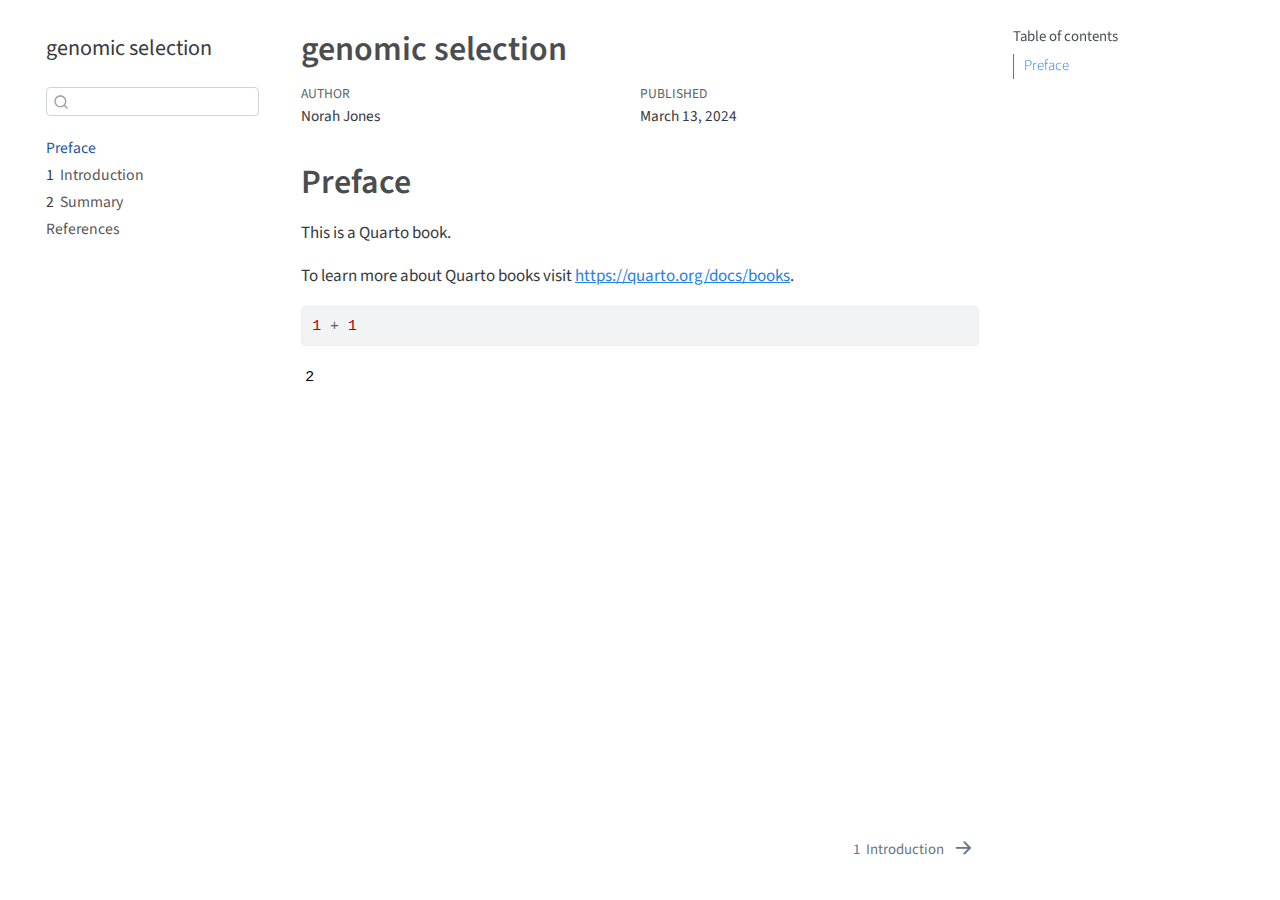
==== _book/index.html @ b627f702 "add a workflow" ====
<!DOCTYPE html>
<html xmlns="http://www.w3.org/1999/xhtml" lang="en" xml:lang="en"><head>

<meta charset="utf-8">
<meta name="generator" content="quarto-1.3.450">

<meta name="viewport" content="width=device-width, initial-scale=1.0, user-scalable=yes">

<meta name="author" content="Norah Jones">
<meta name="dcterms.date" content="2024-03-13">

<title>genomic selection</title>
<style>
code{white-space: pre-wrap;}
span.smallcaps{font-variant: small-caps;}
div.columns{display: flex; gap: min(4vw, 1.5em);}
div.column{flex: auto; overflow-x: auto;}
div.hanging-indent{margin-left: 1.5em; text-indent: -1.5em;}
ul.task-list{list-style: none;}
ul.task-list li input[type="checkbox"] {
  width: 0.8em;
  margin: 0 0.8em 0.2em -1em; /* quarto-specific, see https://github.com/quarto-dev/quarto-cli/issues/4556 */ 
  vertical-align: middle;
}
/* CSS for syntax highlighting */
pre > code.sourceCode { white-space: pre; position: relative; }
pre > code.sourceCode > span { display: inline-block; line-height: 1.25; }
pre > code.sourceCode > span:empty { height: 1.2em; }
.sourceCode { overflow: visible; }
code.sourceCode > span { color: inherit; text-decoration: inherit; }
div.sourceCode { margin: 1em 0; }
pre.sourceCode { margin: 0; }
@media screen {
div.sourceCode { overflow: auto; }
}
@media print {
pre > code.sourceCode { white-space: pre-wrap; }
pre > code.sourceCode > span { text-indent: -5em; padding-left: 5em; }
}
pre.numberSource code
  { counter-reset: source-line 0; }
pre.numberSource code > span
  { position: relative; left: -4em; counter-increment: source-line; }
pre.numberSource code > span > a:first-child::before
  { content: counter(source-line);
    position: relative; left: -1em; text-align: right; vertical-align: baseline;
    border: none; display: inline-block;
    -webkit-touch-callout: none; -webkit-user-select: none;
    -khtml-user-select: none; -moz-user-select: none;
    -ms-user-select: none; user-select: none;
    padding: 0 4px; width: 4em;
  }
pre.numberSource { margin-left: 3em;  padding-left: 4px; }
div.sourceCode
  {   }
@media screen {
pre > code.sourceCode > span > a:first-child::before { text-decoration: underline; }
}
</style>


<script src="site_libs/quarto-nav/quarto-nav.js"></script>
<script src="site_libs/quarto-nav/headroom.min.js"></script>
<script src="site_libs/clipboard/clipboard.min.js"></script>
<script src="site_libs/quarto-search/autocomplete.umd.js"></script>
<script src="site_libs/quarto-search/fuse.min.js"></script>
<script src="site_libs/quarto-search/quarto-search.js"></script>
<meta name="quarto:offset" content="./">
<link href="./intro.html" rel="next">
<script src="site_libs/quarto-html/quarto.js"></script>
<script src="site_libs/quarto-html/popper.min.js"></script>
<script src="site_libs/quarto-html/tippy.umd.min.js"></script>
<script src="site_libs/quarto-html/anchor.min.js"></script>
<link href="site_libs/quarto-html/tippy.css" rel="stylesheet">
<link href="site_libs/quarto-html/quarto-syntax-highlighting.css" rel="stylesheet" id="quarto-text-highlighting-styles">
<script src="site_libs/bootstrap/bootstrap.min.js"></script>
<link href="site_libs/bootstrap/bootstrap-icons.css" rel="stylesheet">
<link href="site_libs/bootstrap/bootstrap.min.css" rel="stylesheet" id="quarto-bootstrap" data-mode="light">
<script id="quarto-search-options" type="application/json">{
  "location": "sidebar",
  "copy-button": false,
  "collapse-after": 3,
  "panel-placement": "start",
  "type": "textbox",
  "limit": 20,
  "language": {
    "search-no-results-text": "No results",
    "search-matching-documents-text": "matching documents",
    "search-copy-link-title": "Copy link to search",
    "search-hide-matches-text": "Hide additional matches",
    "search-more-match-text": "more match in this document",
    "search-more-matches-text": "more matches in this document",
    "search-clear-button-title": "Clear",
    "search-detached-cancel-button-title": "Cancel",
    "search-submit-button-title": "Submit",
    "search-label": "Search"
  }
}</script>


</head>

<body class="nav-sidebar floating">

<div id="quarto-search-results"></div>
  <header id="quarto-header" class="headroom fixed-top">
  <nav class="quarto-secondary-nav">
    <div class="container-fluid d-flex">
      <button type="button" class="quarto-btn-toggle btn" data-bs-toggle="collapse" data-bs-target="#quarto-sidebar,#quarto-sidebar-glass" aria-controls="quarto-sidebar" aria-expanded="false" aria-label="Toggle sidebar navigation" onclick="if (window.quartoToggleHeadroom) { window.quartoToggleHeadroom(); }">
        <i class="bi bi-layout-text-sidebar-reverse"></i>
      </button>
      <nav class="quarto-page-breadcrumbs" aria-label="breadcrumb"><ol class="breadcrumb"><li class="breadcrumb-item"><a href="./index.html">Preface</a></li></ol></nav>
      <a class="flex-grow-1" role="button" data-bs-toggle="collapse" data-bs-target="#quarto-sidebar,#quarto-sidebar-glass" aria-controls="quarto-sidebar" aria-expanded="false" aria-label="Toggle sidebar navigation" onclick="if (window.quartoToggleHeadroom) { window.quartoToggleHeadroom(); }">      
      </a>
      <button type="button" class="btn quarto-search-button" aria-label="" onclick="window.quartoOpenSearch();">
        <i class="bi bi-search"></i>
      </button>
    </div>
  </nav>
</header>
<!-- content -->
<div id="quarto-content" class="quarto-container page-columns page-rows-contents page-layout-article">
<!-- sidebar -->
  <nav id="quarto-sidebar" class="sidebar collapse collapse-horizontal sidebar-navigation floating overflow-auto">
    <div class="pt-lg-2 mt-2 text-left sidebar-header">
    <div class="sidebar-title mb-0 py-0">
      <a href="./">genomic selection</a> 
    </div>
      </div>
        <div class="mt-2 flex-shrink-0 align-items-center">
        <div class="sidebar-search">
        <div id="quarto-search" class="" title="Search"></div>
        </div>
        </div>
    <div class="sidebar-menu-container"> 
    <ul class="list-unstyled mt-1">
        <li class="sidebar-item">
  <div class="sidebar-item-container"> 
  <a href="./index.html" class="sidebar-item-text sidebar-link active">
 <span class="menu-text">Preface</span></a>
  </div>
</li>
        <li class="sidebar-item">
  <div class="sidebar-item-container"> 
  <a href="./intro.html" class="sidebar-item-text sidebar-link">
 <span class="menu-text"><span class="chapter-number">1</span>&nbsp; <span class="chapter-title">Introduction</span></span></a>
  </div>
</li>
        <li class="sidebar-item">
  <div class="sidebar-item-container"> 
  <a href="./summary.html" class="sidebar-item-text sidebar-link">
 <span class="menu-text"><span class="chapter-number">2</span>&nbsp; <span class="chapter-title">Summary</span></span></a>
  </div>
</li>
        <li class="sidebar-item">
  <div class="sidebar-item-container"> 
  <a href="./references.html" class="sidebar-item-text sidebar-link">
 <span class="menu-text">References</span></a>
  </div>
</li>
    </ul>
    </div>
</nav>
<div id="quarto-sidebar-glass" data-bs-toggle="collapse" data-bs-target="#quarto-sidebar,#quarto-sidebar-glass"></div>
<!-- margin-sidebar -->
    <div id="quarto-margin-sidebar" class="sidebar margin-sidebar">
        <nav id="TOC" role="doc-toc" class="toc-active">
    <h2 id="toc-title">Table of contents</h2>
   
  <ul>
  <li><a href="#preface" id="toc-preface" class="nav-link active" data-scroll-target="#preface">Preface</a></li>
  </ul>
</nav>
    </div>
<!-- main -->
<main class="content" id="quarto-document-content">

<header id="title-block-header" class="quarto-title-block default">
<div class="quarto-title">
<h1 class="title">genomic selection</h1>
</div>



<div class="quarto-title-meta">

    <div>
    <div class="quarto-title-meta-heading">Author</div>
    <div class="quarto-title-meta-contents">
             <p>Norah Jones </p>
          </div>
  </div>
    
    <div>
    <div class="quarto-title-meta-heading">Published</div>
    <div class="quarto-title-meta-contents">
      <p class="date">March 13, 2024</p>
    </div>
  </div>
  
    
  </div>
  

</header>

<section id="preface" class="level1 unnumbered">
<h1 class="unnumbered">Preface</h1>
<p>This is a Quarto book.</p>
<p>To learn more about Quarto books visit <a href="https://quarto.org/docs/books" class="uri">https://quarto.org/docs/books</a>.</p>
<div class="cell" data-execution_count="1">
<div class="sourceCode cell-code" id="cb1"><pre class="sourceCode python code-with-copy"><code class="sourceCode python"><span id="cb1-1"><a href="#cb1-1" aria-hidden="true" tabindex="-1"></a><span class="dv">1</span> <span class="op">+</span> <span class="dv">1</span></span></code><button title="Copy to Clipboard" class="code-copy-button"><i class="bi"></i></button></pre></div>
<div class="cell-output cell-output-display" data-execution_count="1">
<pre><code>2</code></pre>
</div>
</div>


</section>

</main> <!-- /main -->
<script id="quarto-html-after-body" type="application/javascript">
window.document.addEventListener("DOMContentLoaded", function (event) {
  const toggleBodyColorMode = (bsSheetEl) => {
    const mode = bsSheetEl.getAttribute("data-mode");
    const bodyEl = window.document.querySelector("body");
    if (mode === "dark") {
      bodyEl.classList.add("quarto-dark");
      bodyEl.classList.remove("quarto-light");
    } else {
      bodyEl.classList.add("quarto-light");
      bodyEl.classList.remove("quarto-dark");
    }
  }
  const toggleBodyColorPrimary = () => {
    const bsSheetEl = window.document.querySelector("link#quarto-bootstrap");
    if (bsSheetEl) {
      toggleBodyColorMode(bsSheetEl);
    }
  }
  toggleBodyColorPrimary();  
  const icon = "";
  const anchorJS = new window.AnchorJS();
  anchorJS.options = {
    placement: 'right',
    icon: icon
  };
  anchorJS.add('.anchored');
  const isCodeAnnotation = (el) => {
    for (const clz of el.classList) {
      if (clz.startsWith('code-annotation-')) {                     
        return true;
      }
    }
    return false;
  }
  const clipboard = new window.ClipboardJS('.code-copy-button', {
    text: function(trigger) {
      const codeEl = trigger.previousElementSibling.cloneNode(true);
      for (const childEl of codeEl.children) {
        if (isCodeAnnotation(childEl)) {
          childEl.remove();
        }
      }
      return codeEl.innerText;
    }
  });
  clipboard.on('success', function(e) {
    // button target
    const button = e.trigger;
    // don't keep focus
    button.blur();
    // flash "checked"
    button.classList.add('code-copy-button-checked');
    var currentTitle = button.getAttribute("title");
    button.setAttribute("title", "Copied!");
    let tooltip;
    if (window.bootstrap) {
      button.setAttribute("data-bs-toggle", "tooltip");
      button.setAttribute("data-bs-placement", "left");
      button.setAttribute("data-bs-title", "Copied!");
      tooltip = new bootstrap.Tooltip(button, 
        { trigger: "manual", 
          customClass: "code-copy-button-tooltip",
          offset: [0, -8]});
      tooltip.show();    
    }
    setTimeout(function() {
      if (tooltip) {
        tooltip.hide();
        button.removeAttribute("data-bs-title");
        button.removeAttribute("data-bs-toggle");
        button.removeAttribute("data-bs-placement");
      }
      button.setAttribute("title", currentTitle);
      button.classList.remove('code-copy-button-checked');
    }, 1000);
    // clear code selection
    e.clearSelection();
  });
  function tippyHover(el, contentFn) {
    const config = {
      allowHTML: true,
      content: contentFn,
      maxWidth: 500,
      delay: 100,
      arrow: false,
      appendTo: function(el) {
          return el.parentElement;
      },
      interactive: true,
      interactiveBorder: 10,
      theme: 'quarto',
      placement: 'bottom-start'
    };
    window.tippy(el, config); 
  }
  const noterefs = window.document.querySelectorAll('a[role="doc-noteref"]');
  for (var i=0; i<noterefs.length; i++) {
    const ref = noterefs[i];
    tippyHover(ref, function() {
      // use id or data attribute instead here
      let href = ref.getAttribute('data-footnote-href') || ref.getAttribute('href');
      try { href = new URL(href).hash; } catch {}
      const id = href.replace(/^#\/?/, "");
      const note = window.document.getElementById(id);
      return note.innerHTML;
    });
  }
      let selectedAnnoteEl;
      const selectorForAnnotation = ( cell, annotation) => {
        let cellAttr = 'data-code-cell="' + cell + '"';
        let lineAttr = 'data-code-annotation="' +  annotation + '"';
        const selector = 'span[' + cellAttr + '][' + lineAttr + ']';
        return selector;
      }
      const selectCodeLines = (annoteEl) => {
        const doc = window.document;
        const targetCell = annoteEl.getAttribute("data-target-cell");
        const targetAnnotation = annoteEl.getAttribute("data-target-annotation");
        const annoteSpan = window.document.querySelector(selectorForAnnotation(targetCell, targetAnnotation));
        const lines = annoteSpan.getAttribute("data-code-lines").split(",");
        const lineIds = lines.map((line) => {
          return targetCell + "-" + line;
        })
        let top = null;
        let height = null;
        let parent = null;
        if (lineIds.length > 0) {
            //compute the position of the single el (top and bottom and make a div)
            const el = window.document.getElementById(lineIds[0]);
            top = el.offsetTop;
            height = el.offsetHeight;
            parent = el.parentElement.parentElement;
          if (lineIds.length > 1) {
            const lastEl = window.document.getElementById(lineIds[lineIds.length - 1]);
            const bottom = lastEl.offsetTop + lastEl.offsetHeight;
            height = bottom - top;
          }
          if (top !== null && height !== null && parent !== null) {
            // cook up a div (if necessary) and position it 
            let div = window.document.getElementById("code-annotation-line-highlight");
            if (div === null) {
              div = window.document.createElement("div");
              div.setAttribute("id", "code-annotation-line-highlight");
              div.style.position = 'absolute';
              parent.appendChild(div);
            }
            div.style.top = top - 2 + "px";
            div.style.height = height + 4 + "px";
            let gutterDiv = window.document.getElementById("code-annotation-line-highlight-gutter");
            if (gutterDiv === null) {
              gutterDiv = window.document.createElement("div");
              gutterDiv.setAttribute("id", "code-annotation-line-highlight-gutter");
              gutterDiv.style.position = 'absolute';
              const codeCell = window.document.getElementById(targetCell);
              const gutter = codeCell.querySelector('.code-annotation-gutter');
              gutter.appendChild(gutterDiv);
            }
            gutterDiv.style.top = top - 2 + "px";
            gutterDiv.style.height = height + 4 + "px";
          }
          selectedAnnoteEl = annoteEl;
        }
      };
      const unselectCodeLines = () => {
        const elementsIds = ["code-annotation-line-highlight", "code-annotation-line-highlight-gutter"];
        elementsIds.forEach((elId) => {
          const div = window.document.getElementById(elId);
          if (div) {
            div.remove();
          }
        });
        selectedAnnoteEl = undefined;
      };
      // Attach click handler to the DT
      const annoteDls = window.document.querySelectorAll('dt[data-target-cell]');
      for (const annoteDlNode of annoteDls) {
        annoteDlNode.addEventListener('click', (event) => {
          const clickedEl = event.target;
          if (clickedEl !== selectedAnnoteEl) {
            unselectCodeLines();
            const activeEl = window.document.querySelector('dt[data-target-cell].code-annotation-active');
            if (activeEl) {
              activeEl.classList.remove('code-annotation-active');
            }
            selectCodeLines(clickedEl);
            clickedEl.classList.add('code-annotation-active');
          } else {
            // Unselect the line
            unselectCodeLines();
            clickedEl.classList.remove('code-annotation-active');
          }
        });
      }
  const findCites = (el) => {
    const parentEl = el.parentElement;
    if (parentEl) {
      const cites = parentEl.dataset.cites;
      if (cites) {
        return {
          el,
          cites: cites.split(' ')
        };
      } else {
        return findCites(el.parentElement)
      }
    } else {
      return undefined;
    }
  };
  var bibliorefs = window.document.querySelectorAll('a[role="doc-biblioref"]');
  for (var i=0; i<bibliorefs.length; i++) {
    const ref = bibliorefs[i];
    const citeInfo = findCites(ref);
    if (citeInfo) {
      tippyHover(citeInfo.el, function() {
        var popup = window.document.createElement('div');
        citeInfo.cites.forEach(function(cite) {
          var citeDiv = window.document.createElement('div');
          citeDiv.classList.add('hanging-indent');
          citeDiv.classList.add('csl-entry');
          var biblioDiv = window.document.getElementById('ref-' + cite);
          if (biblioDiv) {
            citeDiv.innerHTML = biblioDiv.innerHTML;
          }
          popup.appendChild(citeDiv);
        });
        return popup.innerHTML;
      });
    }
  }
});
</script>
<nav class="page-navigation">
  <div class="nav-page nav-page-previous">
  </div>
  <div class="nav-page nav-page-next">
      <a href="./intro.html" class="pagination-link">
        <span class="nav-page-text"><span class="chapter-number">1</span>&nbsp; <span class="chapter-title">Introduction</span></span> <i class="bi bi-arrow-right-short"></i>
      </a>
  </div>
</nav>
</div> <!-- /content -->



</body></html>
---- _book/site_libs/quarto-html/tippy.css ----
.tippy-box[data-animation=fade][data-state=hidden]{opacity:0}[data-tippy-root]{max-width:calc(100vw - 10px)}.tippy-box{position:relative;background-color:#333;color:#fff;border-radius:4px;font-size:14px;line-height:1.4;white-space:normal;outline:0;transition-property:transform,visibility,opacity}.tippy-box[data-placement^=top]>.tippy-arrow{bottom:0}.tippy-box[data-placement^=top]>.tippy-arrow:before{bottom:-7px;left:0;border-width:8px 8px 0;border-top-color:initial;transform-origin:center top}.tippy-box[data-placement^=bottom]>.tippy-arrow{top:0}.tippy-box[data-placement^=bottom]>.tippy-arrow:before{top:-7px;left:0;border-width:0 8px 8px;border-bottom-color:initial;transform-origin:center bottom}.tippy-box[data-placement^=left]>.tippy-arrow{right:0}.tippy-box[data-placement^=left]>.tippy-arrow:before{border-width:8px 0 8px 8px;border-left-color:initial;right:-7px;transform-origin:center left}.tippy-box[data-placement^=right]>.tippy-arrow{left:0}.tippy-box[data-placement^=right]>.tippy-arrow:before{left:-7px;border-width:8px 8px 8px 0;border-right-color:initial;transform-origin:center right}.tippy-box[data-inertia][data-state=visible]{transition-timing-function:cubic-bezier(.54,1.5,.38,1.11)}.tippy-arrow{width:16px;height:16px;color:#333}.tippy-arrow:before{content:"";position:absolute;border-color:transparent;border-style:solid}.tippy-content{position:relative;padding:5px 9px;z-index:1}
---- _book/site_libs/quarto-html/quarto-syntax-highlighting.css ----
/* quarto syntax highlight colors */
:root {
  --quarto-hl-ot-color: #003B4F;
  --quarto-hl-at-color: #657422;
  --quarto-hl-ss-color: #20794D;
  --quarto-hl-an-color: #5E5E5E;
  --quarto-hl-fu-color: #4758AB;
  --quarto-hl-st-color: #20794D;
  --quarto-hl-cf-color: #003B4F;
  --quarto-hl-op-color: #5E5E5E;
  --quarto-hl-er-color: #AD0000;
  --quarto-hl-bn-color: #AD0000;
  --quarto-hl-al-color: #AD0000;
  --quarto-hl-va-color: #111111;
  --quarto-hl-bu-color: inherit;
  --quarto-hl-ex-color: inherit;
  --quarto-hl-pp-color: #AD0000;
  --quarto-hl-in-color: #5E5E5E;
  --quarto-hl-vs-color: #20794D;
  --quarto-hl-wa-color: #5E5E5E;
  --quarto-hl-do-color: #5E5E5E;
  --quarto-hl-im-color: #00769E;
  --quarto-hl-ch-color: #20794D;
  --quarto-hl-dt-color: #AD0000;
  --quarto-hl-fl-color: #AD0000;
  --quarto-hl-co-color: #5E5E5E;
  --quarto-hl-cv-color: #5E5E5E;
  --quarto-hl-cn-color: #8f5902;
  --quarto-hl-sc-color: #5E5E5E;
  --quarto-hl-dv-color: #AD0000;
  --quarto-hl-kw-color: #003B4F;
}

/* other quarto variables */
:root {
  --quarto-font-monospace: SFMono-Regular, Menlo, Monaco, Consolas, "Liberation Mono", "Courier New", monospace;
}

pre > code.sourceCode > span {
  color: #003B4F;
}

code span {
  color: #003B4F;
}

code.sourceCode > span {
  color: #003B4F;
}

div.sourceCode,
div.sourceCode pre.sourceCode {
  color: #003B4F;
}

code span.ot {
  color: #003B4F;
  font-style: inherit;
}

code span.at {
  color: #657422;
  font-style: inherit;
}

code span.ss {
  color: #20794D;
  font-style: inherit;
}

code span.an {
  color: #5E5E5E;
  font-style: inherit;
}

code span.fu {
  color: #4758AB;
  font-style: inherit;
}

code span.st {
  color: #20794D;
  font-style: inherit;
}

code span.cf {
  color: #003B4F;
  font-style: inherit;
}

code span.op {
  color: #5E5E5E;
  font-style: inherit;
}

code span.er {
  color: #AD0000;
  font-style: inherit;
}

code span.bn {
  color: #AD0000;
  font-style: inherit;
}

code span.al {
  color: #AD0000;
  font-style: inherit;
}

code span.va {
  color: #111111;
  font-style: inherit;
}

code span.bu {
  font-style: inherit;
}

code span.ex {
  font-style: inherit;
}

code span.pp {
  color: #AD0000;
  font-style: inherit;
}

code span.in {
  color: #5E5E5E;
  font-style: inherit;
}

code span.vs {
  color: #20794D;
  font-style: inherit;
}

code span.wa {
  color: #5E5E5E;
  font-style: italic;
}

code span.do {
  color: #5E5E5E;
  font-style: italic;
}

code span.im {
  color: #00769E;
  font-style: inherit;
}

code span.ch {
  color: #20794D;
  font-style: inherit;
}

code span.dt {
  color: #AD0000;
  font-style: inherit;
}

code span.fl {
  color: #AD0000;
  font-style: inherit;
}

code span.co {
  color: #5E5E5E;
  font-style: inherit;
}

code span.cv {
  color: #5E5E5E;
  font-style: italic;
}

code span.cn {
  color: #8f5902;
  font-style: inherit;
}

code span.sc {
  color: #5E5E5E;
  font-style: inherit;
}

code span.dv {
  color: #AD0000;
  font-style: inherit;
}

code span.kw {
  color: #003B4F;
  font-style: inherit;
}

.prevent-inlining {
  content: "</";
}

/*# sourceMappingURL=debc5d5d77c3f9108843748ff7464032.css.map */
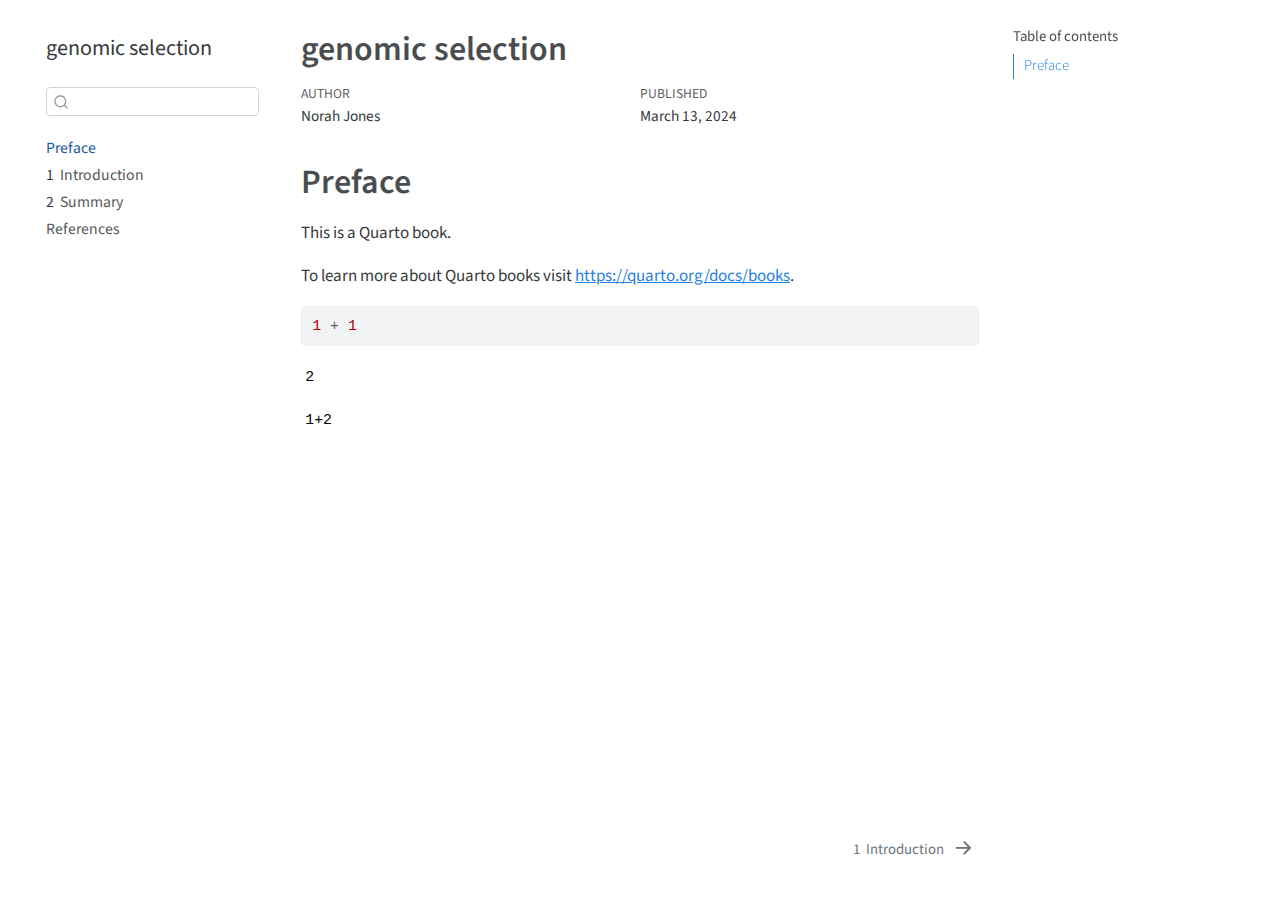
==== commit 546c4ba3: ":art: create a new book" ====
--- a/_book/index.html
+++ b/_book/index.html
@@ -214,6 +214,7 @@
 <pre><code>2</code></pre>
 </div>
 </div>
+<pre class="{r}"><code>1+2</code></pre>
 
 
 </section>
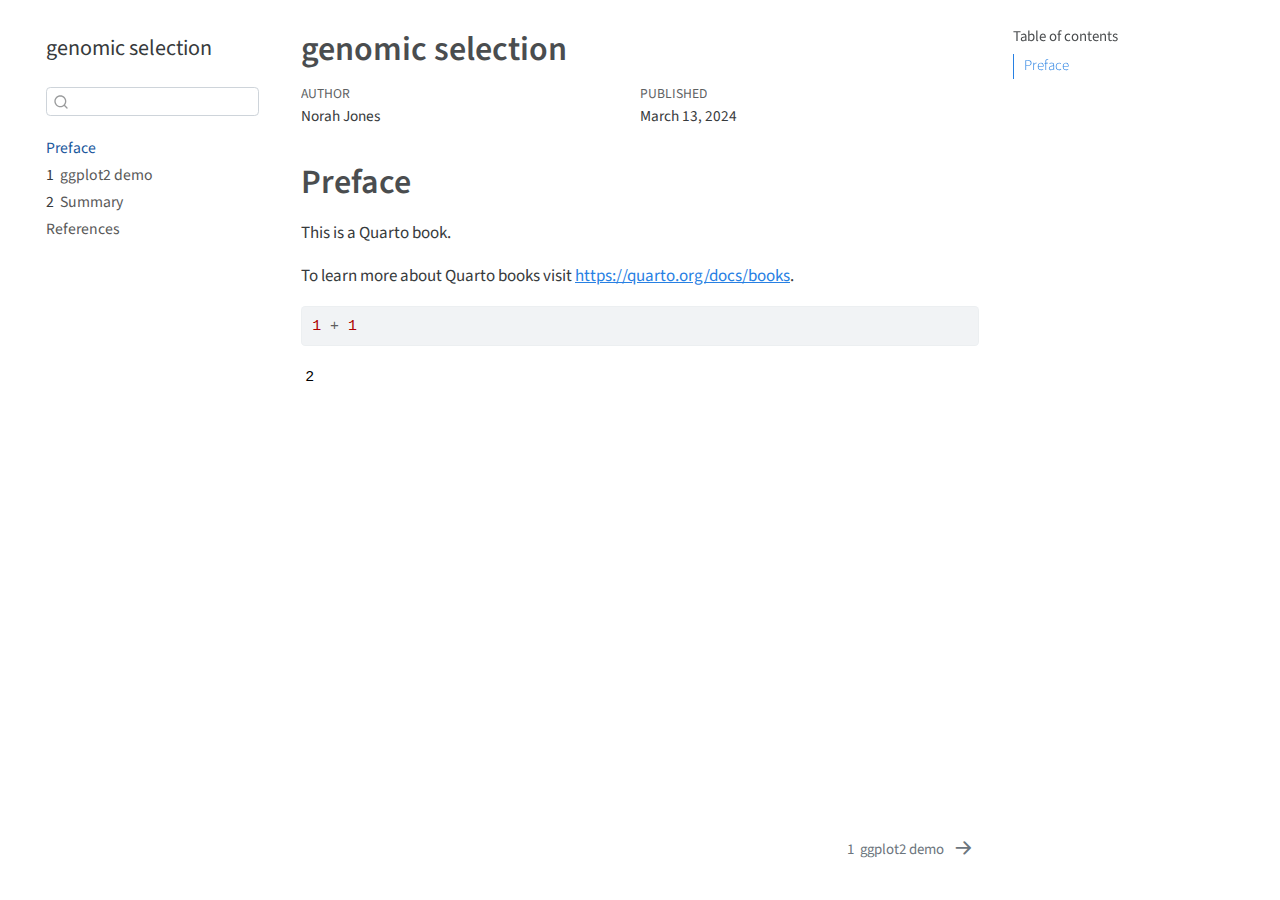
==== commit c8dd293e: ":art: create a new book" ====
--- a/_book/index.html
+++ b/_book/index.html
@@ -143,7 +143,7 @@
         <li class="sidebar-item">
   <div class="sidebar-item-container"> 
   <a href="./intro.html" class="sidebar-item-text sidebar-link">
- <span class="menu-text"><span class="chapter-number">1</span>&nbsp; <span class="chapter-title">Introduction</span></span></a>
+ <span class="menu-text"><span class="chapter-number">1</span>&nbsp; <span class="chapter-title">ggplot2 demo</span></span></a>
   </div>
 </li>
         <li class="sidebar-item">
@@ -214,7 +214,6 @@
 <pre><code>2</code></pre>
 </div>
 </div>
-<pre class="{r}"><code>1+2</code></pre>
 
 
 </section>
@@ -458,7 +457,7 @@
   </div>
   <div class="nav-page nav-page-next">
       <a href="./intro.html" class="pagination-link">
-        <span class="nav-page-text"><span class="chapter-number">1</span>&nbsp; <span class="chapter-title">Introduction</span></span> <i class="bi bi-arrow-right-short"></i>
+        <span class="nav-page-text"><span class="chapter-number">1</span>&nbsp; <span class="chapter-title">ggplot2 demo</span></span> <i class="bi bi-arrow-right-short"></i>
       </a>
   </div>
 </nav>
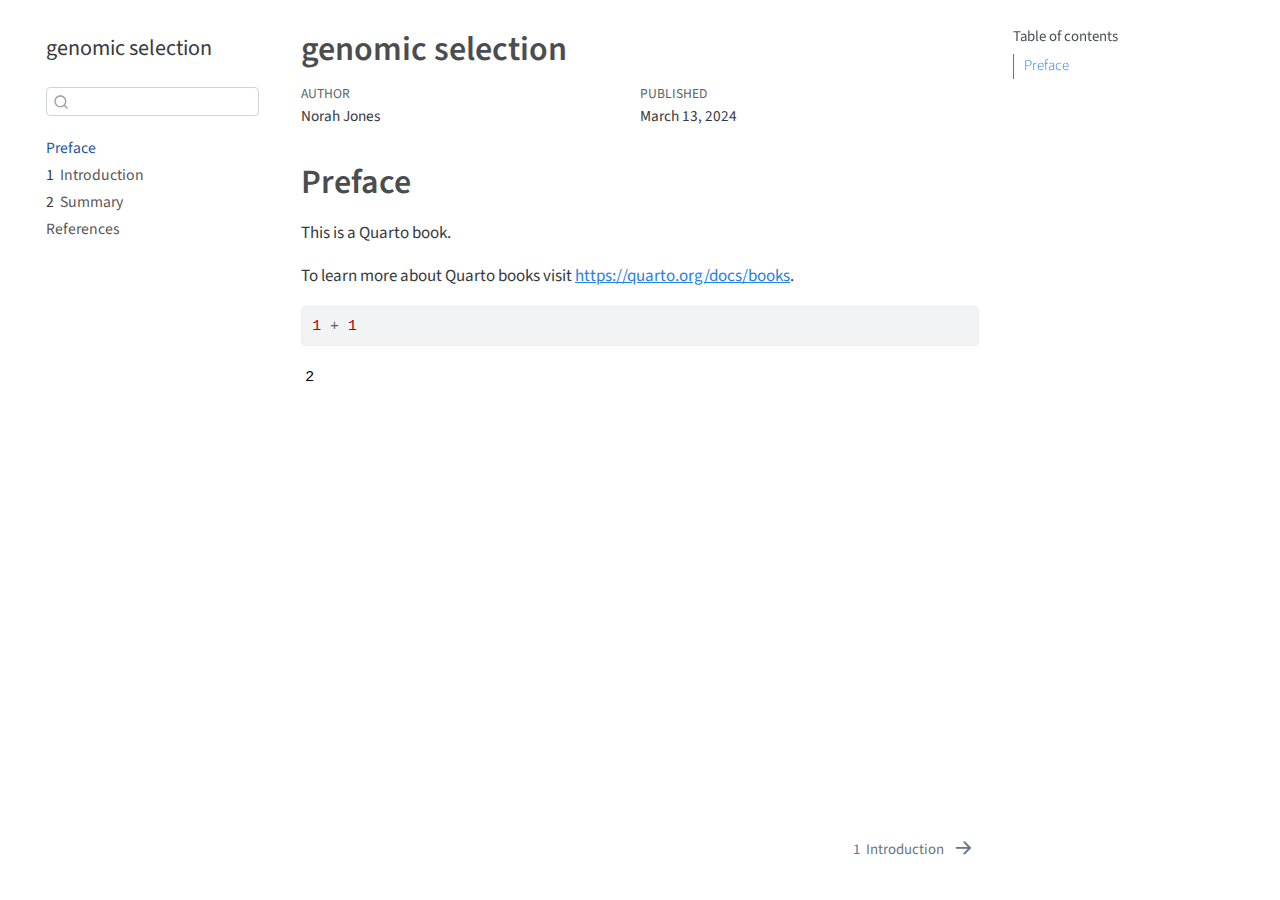
==== commit 61270736: ":art: create a new book" ====
--- a/_book/index.html
+++ b/_book/index.html
@@ -143,7 +143,7 @@
         <li class="sidebar-item">
   <div class="sidebar-item-container"> 
   <a href="./intro.html" class="sidebar-item-text sidebar-link">
- <span class="menu-text"><span class="chapter-number">1</span>&nbsp; <span class="chapter-title">ggplot2 demo</span></span></a>
+ <span class="menu-text"><span class="chapter-number">1</span>&nbsp; <span class="chapter-title">Introduction</span></span></a>
   </div>
 </li>
         <li class="sidebar-item">
@@ -457,7 +457,7 @@
   </div>
   <div class="nav-page nav-page-next">
       <a href="./intro.html" class="pagination-link">
-        <span class="nav-page-text"><span class="chapter-number">1</span>&nbsp; <span class="chapter-title">ggplot2 demo</span></span> <i class="bi bi-arrow-right-short"></i>
+        <span class="nav-page-text"><span class="chapter-number">1</span>&nbsp; <span class="chapter-title">Introduction</span></span> <i class="bi bi-arrow-right-short"></i>
       </a>
   </div>
 </nav>
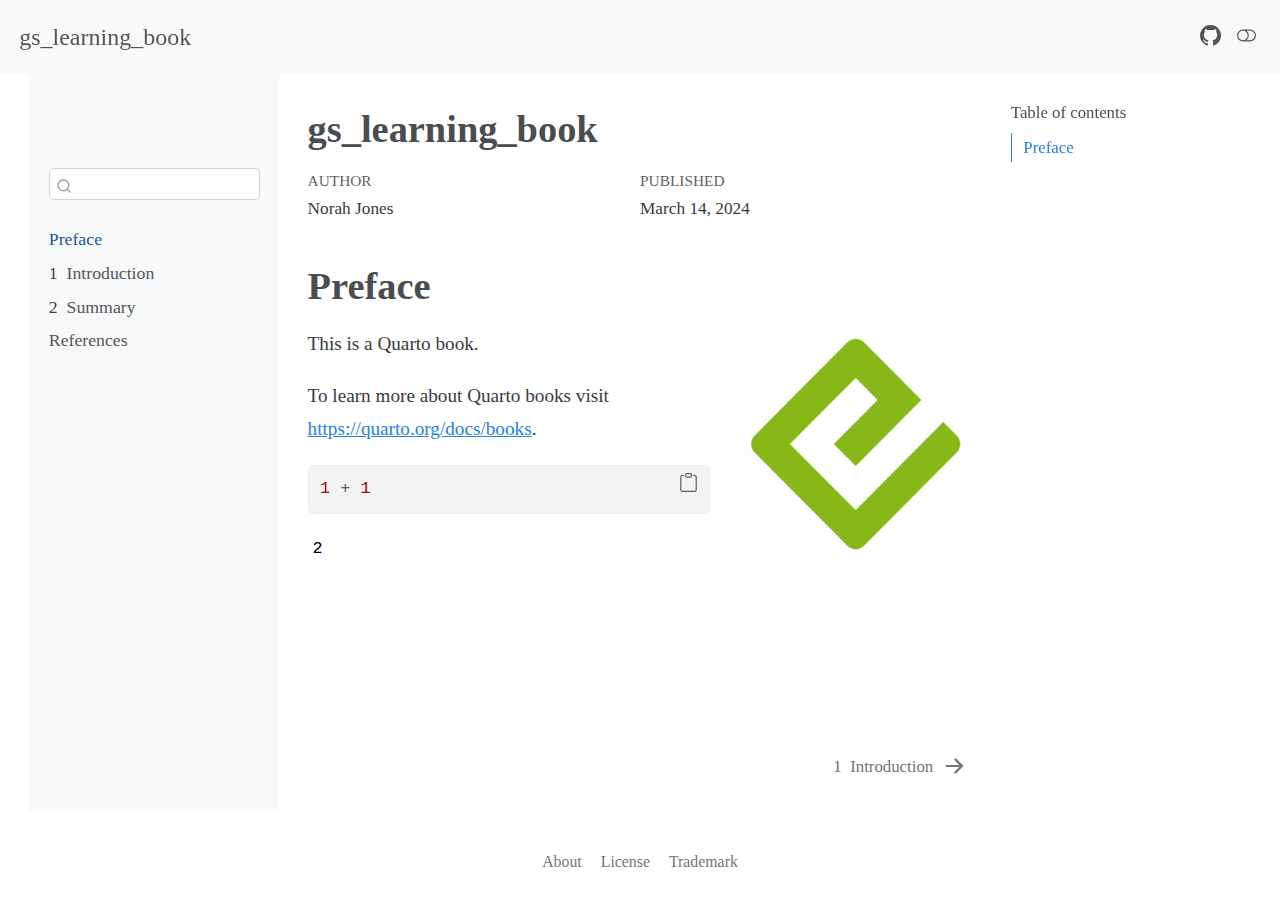
==== commit d35c3f71: ":art: create a new book" ====
--- a/_book/index.html
+++ b/_book/index.html
@@ -7,9 +7,9 @@
 <meta name="viewport" content="width=device-width, initial-scale=1.0, user-scalable=yes">
 
 <meta name="author" content="Norah Jones">
-<meta name="dcterms.date" content="2024-03-13">
-
-<title>genomic selection</title>
+<meta name="dcterms.date" content="2024-03-14">
+
+<title>gs_learning_book</title>
 <style>
 code{white-space: pre-wrap;}
 span.smallcaps{font-variant: small-caps;}
@@ -67,15 +67,18 @@
 <script src="site_libs/quarto-search/quarto-search.js"></script>
 <meta name="quarto:offset" content="./">
 <link href="./intro.html" rel="next">
+<link href="./cover.png" rel="icon" type="image/png">
 <script src="site_libs/quarto-html/quarto.js"></script>
 <script src="site_libs/quarto-html/popper.min.js"></script>
 <script src="site_libs/quarto-html/tippy.umd.min.js"></script>
 <script src="site_libs/quarto-html/anchor.min.js"></script>
 <link href="site_libs/quarto-html/tippy.css" rel="stylesheet">
-<link href="site_libs/quarto-html/quarto-syntax-highlighting.css" rel="stylesheet" id="quarto-text-highlighting-styles">
+<link href="site_libs/quarto-html/quarto-syntax-highlighting.css" rel="stylesheet" class="quarto-color-scheme" id="quarto-text-highlighting-styles">
+<link href="site_libs/quarto-html/quarto-syntax-highlighting-dark.css" rel="prefetch" class="quarto-color-scheme quarto-color-alternate" id="quarto-text-highlighting-styles">
 <script src="site_libs/bootstrap/bootstrap.min.js"></script>
 <link href="site_libs/bootstrap/bootstrap-icons.css" rel="stylesheet">
-<link href="site_libs/bootstrap/bootstrap.min.css" rel="stylesheet" id="quarto-bootstrap" data-mode="light">
+<link href="site_libs/bootstrap/bootstrap.min.css" rel="stylesheet" class="quarto-color-scheme" id="quarto-bootstrap" data-mode="light">
+<link href="site_libs/bootstrap/bootstrap-dark.min.css" rel="prefetch" class="quarto-color-scheme quarto-color-alternate" id="quarto-bootstrap" data-mode="dark">
 <script id="quarto-search-options" type="application/json">{
   "location": "sidebar",
   "copy-button": false,
@@ -98,12 +101,41 @@
 }</script>
 
 
+<meta name="twitter:title" content="gs_learning_book">
+<meta name="twitter:description" content="">
+<meta name="twitter:image" content="cover.png">
+<meta name="twitter:site" content="@tonyituite">
+<meta name="twitter:card" content="summary_large_image">
 </head>
 
-<body class="nav-sidebar floating">
+<body class="nav-sidebar floating nav-fixed">
 
 <div id="quarto-search-results"></div>
   <header id="quarto-header" class="headroom fixed-top">
+    <nav class="navbar navbar-expand-lg navbar-dark ">
+      <div class="navbar-container container-fluid">
+      <div class="navbar-brand-container">
+    <a class="navbar-brand" href="./index.html">
+    <span class="navbar-title">gs_learning_book</span>
+    </a>
+  </div>
+          <button class="navbar-toggler" type="button" data-bs-toggle="collapse" data-bs-target="#navbarCollapse" aria-controls="navbarCollapse" aria-expanded="false" aria-label="Toggle navigation" onclick="if (window.quartoToggleHeadroom) { window.quartoToggleHeadroom(); }">
+  <span class="navbar-toggler-icon"></span>
+</button>
+          <div class="collapse navbar-collapse" id="navbarCollapse">
+            <ul class="navbar-nav navbar-nav-scroll ms-auto">
+  <li class="nav-item compact">
+    <a class="nav-link" href="https://github.com/" rel="" target=""><i class="bi bi-github" role="img" aria-label="GitHub">
+</i> 
+ <span class="menu-text"></span></a>
+  </li>  
+</ul>
+            <div class="quarto-navbar-tools">
+  <a href="" class="quarto-color-scheme-toggle quarto-navigation-tool  px-1" onclick="window.quartoToggleColorScheme(); return false;" title="Toggle dark mode"><i class="bi"></i></a>
+</div>
+          </div> <!-- /navcollapse -->
+      </div> <!-- /container-fluid -->
+    </nav>
   <nav class="quarto-secondary-nav">
     <div class="container-fluid d-flex">
       <button type="button" class="quarto-btn-toggle btn" data-bs-toggle="collapse" data-bs-target="#quarto-sidebar,#quarto-sidebar-glass" aria-controls="quarto-sidebar" aria-expanded="false" aria-label="Toggle sidebar navigation" onclick="if (window.quartoToggleHeadroom) { window.quartoToggleHeadroom(); }">
@@ -119,13 +151,13 @@
   </nav>
 </header>
 <!-- content -->
-<div id="quarto-content" class="quarto-container page-columns page-rows-contents page-layout-article">
+<div id="quarto-content" class="quarto-container page-columns page-rows-contents page-layout-article page-navbar">
 <!-- sidebar -->
   <nav id="quarto-sidebar" class="sidebar collapse collapse-horizontal sidebar-navigation floating overflow-auto">
-    <div class="pt-lg-2 mt-2 text-left sidebar-header">
-    <div class="sidebar-title mb-0 py-0">
-      <a href="./">genomic selection</a> 
-    </div>
+    <div class="pt-lg-2 mt-2 text-left sidebar-header sidebar-header-stacked">
+      <a href="./index.html" class="sidebar-logo-link">
+      <img src="./analysis.png" alt="" class="sidebar-logo py-0 d-lg-inline d-none">
+      </a>
       </div>
         <div class="mt-2 flex-shrink-0 align-items-center">
         <div class="sidebar-search">
@@ -177,7 +209,7 @@
 
 <header id="title-block-header" class="quarto-title-block default">
 <div class="quarto-title">
-<h1 class="title">genomic selection</h1>
+<h1 class="title">gs_learning_book</h1>
 </div>
 
 
@@ -194,7 +226,7 @@
     <div>
     <div class="quarto-title-meta-heading">Published</div>
     <div class="quarto-title-meta-contents">
-      <p class="date">March 13, 2024</p>
+      <p class="date">March 14, 2024</p>
     </div>
   </div>
   
@@ -204,8 +236,9 @@
 
 </header>
 
+
 <section id="preface" class="level1 unnumbered">
-<h1 class="unnumbered">Preface</h1>
+<h1 class="unnumbered">Preface</h1><p><img src="cover.png" title="gs_learning_book" class="quarto-cover-image img-fluid"></p>
 <p>This is a Quarto book.</p>
 <p>To learn more about Quarto books visit <a href="https://quarto.org/docs/books" class="uri">https://quarto.org/docs/books</a>.</p>
 <div class="cell" data-execution_count="1">
@@ -239,6 +272,121 @@
     }
   }
   toggleBodyColorPrimary();  
+  const disableStylesheet = (stylesheets) => {
+    for (let i=0; i < stylesheets.length; i++) {
+      const stylesheet = stylesheets[i];
+      stylesheet.rel = 'prefetch';
+    }
+  }
+  const enableStylesheet = (stylesheets) => {
+    for (let i=0; i < stylesheets.length; i++) {
+      const stylesheet = stylesheets[i];
+      stylesheet.rel = 'stylesheet';
+    }
+  }
+  const manageTransitions = (selector, allowTransitions) => {
+    const els = window.document.querySelectorAll(selector);
+    for (let i=0; i < els.length; i++) {
+      const el = els[i];
+      if (allowTransitions) {
+        el.classList.remove('notransition');
+      } else {
+        el.classList.add('notransition');
+      }
+    }
+  }
+  const toggleColorMode = (alternate) => {
+    // Switch the stylesheets
+    const alternateStylesheets = window.document.querySelectorAll('link.quarto-color-scheme.quarto-color-alternate');
+    manageTransitions('#quarto-margin-sidebar .nav-link', false);
+    if (alternate) {
+      enableStylesheet(alternateStylesheets);
+      for (const sheetNode of alternateStylesheets) {
+        if (sheetNode.id === "quarto-bootstrap") {
+          toggleBodyColorMode(sheetNode);
+        }
+      }
+    } else {
+      disableStylesheet(alternateStylesheets);
+      toggleBodyColorPrimary();
+    }
+    manageTransitions('#quarto-margin-sidebar .nav-link', true);
+    // Switch the toggles
+    const toggles = window.document.querySelectorAll('.quarto-color-scheme-toggle');
+    for (let i=0; i < toggles.length; i++) {
+      const toggle = toggles[i];
+      if (toggle) {
+        if (alternate) {
+          toggle.classList.add("alternate");     
+        } else {
+          toggle.classList.remove("alternate");
+        }
+      }
+    }
+    // Hack to workaround the fact that safari doesn't
+    // properly recolor the scrollbar when toggling (#1455)
+    if (navigator.userAgent.indexOf('Safari') > 0 && navigator.userAgent.indexOf('Chrome') == -1) {
+      manageTransitions("body", false);
+      window.scrollTo(0, 1);
+      setTimeout(() => {
+        window.scrollTo(0, 0);
+        manageTransitions("body", true);
+      }, 40);  
+    }
+  }
+  const isFileUrl = () => { 
+    return window.location.protocol === 'file:';
+  }
+  const hasAlternateSentinel = () => {  
+    let styleSentinel = getColorSchemeSentinel();
+    if (styleSentinel !== null) {
+      return styleSentinel === "alternate";
+    } else {
+      return false;
+    }
+  }
+  const setStyleSentinel = (alternate) => {
+    const value = alternate ? "alternate" : "default";
+    if (!isFileUrl()) {
+      window.localStorage.setItem("quarto-color-scheme", value);
+    } else {
+      localAlternateSentinel = value;
+    }
+  }
+  const getColorSchemeSentinel = () => {
+    if (!isFileUrl()) {
+      const storageValue = window.localStorage.getItem("quarto-color-scheme");
+      return storageValue != null ? storageValue : localAlternateSentinel;
+    } else {
+      return localAlternateSentinel;
+    }
+  }
+  let localAlternateSentinel = 'default';
+  // Dark / light mode switch
+  window.quartoToggleColorScheme = () => {
+    // Read the current dark / light value 
+    let toAlternate = !hasAlternateSentinel();
+    toggleColorMode(toAlternate);
+    setStyleSentinel(toAlternate);
+  };
+  // Ensure there is a toggle, if there isn't float one in the top right
+  if (window.document.querySelector('.quarto-color-scheme-toggle') === null) {
+    const a = window.document.createElement('a');
+    a.classList.add('top-right');
+    a.classList.add('quarto-color-scheme-toggle');
+    a.href = "";
+    a.onclick = function() { try { window.quartoToggleColorScheme(); } catch {} return false; };
+    const i = window.document.createElement("i");
+    i.classList.add('bi');
+    a.appendChild(i);
+    window.document.body.appendChild(a);
+  }
+  // Switch to dark mode if need be
+  if (hasAlternateSentinel()) {
+    toggleColorMode(true);
+  } else {
+    toggleColorMode(false);
+  }
   const icon = "";
   const anchorJS = new window.AnchorJS();
   anchorJS.options = {
@@ -462,6 +610,29 @@
   </div>
 </nav>
 </div> <!-- /content -->
+<footer class="footer">
+  <div class="nav-footer">
+    <div class="nav-footer-left">
+      &nbsp;
+    </div>   
+    <div class="nav-footer-center">
+      <ul class="footer-items list-unstyled">
+    <li class="nav-item">
+    <a class="nav-link" href="./about.qmd">About</a>
+  </li>  
+    <li class="nav-item">
+    <a class="nav-link" href="./license.qmd">License</a>
+  </li>  
+    <li class="nav-item">
+    <a class="nav-link" href="./trademark.qmd">Trademark</a>
+  </li>  
+</ul>
+    </div>
+    <div class="nav-footer-right">
+      &nbsp;
+    </div>
+  </div>
+</footer>
 
 
 
--- a/_book/site_libs/quarto-html/quarto-syntax-highlighting-dark.css
+++ b/_book/site_libs/quarto-html/quarto-syntax-highlighting-dark.css
@@ -0,0 +1,189 @@
+/* quarto syntax highlight colors */
+:root {
+  --quarto-hl-al-color: #f07178;
+  --quarto-hl-an-color: #d4d0ab;
+  --quarto-hl-at-color: #00e0e0;
+  --quarto-hl-bn-color: #d4d0ab;
+  --quarto-hl-bu-color: #abe338;
+  --quarto-hl-ch-color: #abe338;
+  --quarto-hl-co-color: #f8f8f2;
+  --quarto-hl-cv-color: #ffd700;
+  --quarto-hl-cn-color: #ffd700;
+  --quarto-hl-cf-color: #ffa07a;
+  --quarto-hl-dt-color: #ffa07a;
+  --quarto-hl-dv-color: #d4d0ab;
+  --quarto-hl-do-color: #f8f8f2;
+  --quarto-hl-er-color: #f07178;
+  --quarto-hl-ex-color: #00e0e0;
+  --quarto-hl-fl-color: #d4d0ab;
+  --quarto-hl-fu-color: #ffa07a;
+  --quarto-hl-im-color: #abe338;
+  --quarto-hl-in-color: #d4d0ab;
+  --quarto-hl-kw-color: #ffa07a;
+  --quarto-hl-op-color: #ffa07a;
+  --quarto-hl-ot-color: #00e0e0;
+  --quarto-hl-pp-color: #dcc6e0;
+  --quarto-hl-re-color: #00e0e0;
+  --quarto-hl-sc-color: #abe338;
+  --quarto-hl-ss-color: #abe338;
+  --quarto-hl-st-color: #abe338;
+  --quarto-hl-va-color: #00e0e0;
+  --quarto-hl-vs-color: #abe338;
+  --quarto-hl-wa-color: #dcc6e0;
+}
+
+/* other quarto variables */
+:root {
+  --quarto-font-monospace: SFMono-Regular, Menlo, Monaco, Consolas, "Liberation Mono", "Courier New", monospace;
+}
+
+code span.al {
+  background-color: #2a0f15;
+  font-weight: bold;
+  color: #f07178;
+}
+
+code span.an {
+  color: #d4d0ab;
+}
+
+code span.at {
+  color: #00e0e0;
+}
+
+code span.bn {
+  color: #d4d0ab;
+}
+
+code span.bu {
+  color: #abe338;
+}
+
+code span.ch {
+  color: #abe338;
+}
+
+code span.co {
+  font-style: italic;
+  color: #f8f8f2;
+}
+
+code span.cv {
+  color: #ffd700;
+}
+
+code span.cn {
+  color: #ffd700;
+}
+
+code span.cf {
+  font-weight: bold;
+  color: #ffa07a;
+}
+
+code span.dt {
+  color: #ffa07a;
+}
+
+code span.dv {
+  color: #d4d0ab;
+}
+
+code span.do {
+  color: #f8f8f2;
+}
+
+code span.er {
+  color: #f07178;
+  text-decoration: underline;
+}
+
+code span.ex {
+  font-weight: bold;
+  color: #00e0e0;
+}
+
+code span.fl {
+  color: #d4d0ab;
+}
+
+code span.fu {
+  color: #ffa07a;
+}
+
+code span.im {
+  color: #abe338;
+}
+
+code span.in {
+  color: #d4d0ab;
+}
+
+code span.kw {
+  font-weight: bold;
+  color: #ffa07a;
+}
+
+pre > code.sourceCode > span {
+  color: #f8f8f2;
+}
+
+code span {
+  color: #f8f8f2;
+}
+
+code.sourceCode > span {
+  color: #f8f8f2;
+}
+
+div.sourceCode,
+div.sourceCode pre.sourceCode {
+  color: #f8f8f2;
+}
+
+code span.op {
+  color: #ffa07a;
+}
+
+code span.ot {
+  color: #00e0e0;
+}
+
+code span.pp {
+  color: #dcc6e0;
+}
+
+code span.re {
+  background-color: #f8f8f2;
+  color: #00e0e0;
+}
+
+code span.sc {
+  color: #abe338;
+}
+
+code span.ss {
+  color: #abe338;
+}
+
+code span.st {
+  color: #abe338;
+}
+
+code span.va {
+  color: #00e0e0;
+}
+
+code span.vs {
+  color: #abe338;
+}
+
+code span.wa {
+  color: #dcc6e0;
+}
+
+.prevent-inlining {
+  content: "</";
+}
+
+/*# sourceMappingURL=935a306eefa94366c21e1a970dddb765.css.map */
